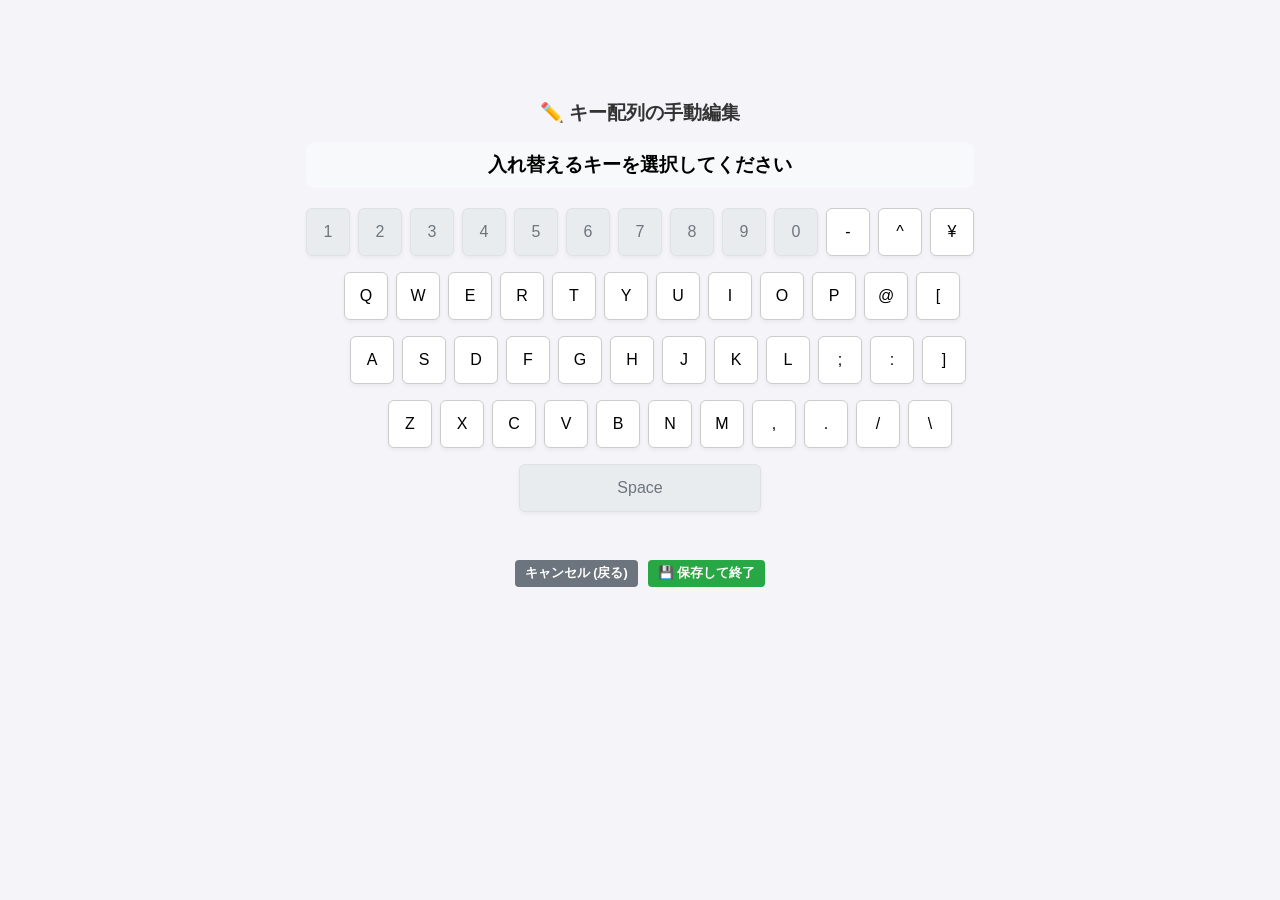
==== edit.html @ fd535595 "v0.8.0 寝たい気持ち一心で作ったのと、geminiの会話ログがたまりすぎてるのとでかなりバグに対する不安が大きいです。暇になった場合バグチェックをお願いしたいです。" ====
<!DOCTYPE html>
<html lang="ja">
<head>
  <meta charset="UTF-8">
  <title>キー配列の手動編集 - ARMSTRONG</title>
  <link rel="stylesheet" href="style.css">
  <style>
    /* 編集画面専用のスタイル */
    .edit-key {
      cursor: pointer;
      transition: background-color 0.2s;
    }
    .edit-key:hover:not(.space-key) {
      background-color: #e0e0e0;
    }
    /* 選択中のキー（緑） */
    .edit-key.selected {
      background-color: #4CAF50 !important;
      color: white;
      border-color: #388E3C;
    }
    /* 変更済みのキー（赤） */
    .edit-key.swapped {
      background-color: #f44336;
      color: white;
      border-color: #d32f2f;
    }
    /* スペースキーは入れ替え不可 */
    .edit-key.space-key {
      cursor: not-allowed;
    }
    .message-area {
      text-align: center;
      font-size: 1.2em;
      margin-bottom: 20px;
      font-weight: bold;
      padding: 10px;
      background-color: #f8f9fa;
      border-radius: 8px;
    }
  </style>
</head>
<body>
  <!-- 🟢 カード枠を廃止し幅を広く使ったラッパーに変更 -->
  <div style="max-width: 1200px; margin: 40px auto; padding: 20px;">
    <h2 style="text-align: center;">✏️ キー配列の手動編集</h2>
    
    <!-- 状態を表示するメッセージエリア -->
    <div id="message" class="message-area" style="max-width: 800px; margin: 0 auto 20px auto;">
      入れ替えるキーを選択してください
    </div>
    
    <!-- キーボード描画エリア -->
    <div id="keyboard-editor" style="display: flex; flex-direction: column; gap: 8px; align-items: center; margin-bottom: 30px;">
      <!-- JavaScriptで描画されます -->
    </div>

    <!-- アクションボタン -->
    <div style="display: flex; justify-content: center; gap: 10px;">
      <button id="cancelBtn" class="btn-small">キャンセル (戻る)</button>
      <button id="saveBtn" class="btn-success btn-small">💾 保存して終了</button>
    </div>
  </div>
  
  <script src="edit.js"></script>
</body>
</html>
---- style.css ----
body {
  font-family: sans-serif;
  display: flex;
  flex-direction: column;
  /* ↓ センター配置だと上に要素がはみ出すことがあるので flex-start に変更 */
  justify-content: flex-start; 
  align-items: center;
  
  /* ↓ height: 100vh; を削除して、以下を追加 */
  min-height: 100vh; 
  padding: 40px 0; /* 上下に余白を持たせる */
  box-sizing: border-box;

  margin: 0;
  background-color: #f4f4f9;
}

.card {
  background: #ffffff;
  padding: 30px;
  border-radius: 12px;
  box-shadow: 0 4px 15px rgba(0, 0, 0, 0.1);
  width: 300px;
  text-align: center;
}

/* ステップの表示制御 */
.step {
  display: none;
}
.step.active {
  display: block;
}

h2 {
  margin-top: 0;
  font-size: 1.2rem;
  color: #333;
}

p {
  font-size: 0.9rem;
  color: #666;
}

input, select {
  width: 100%;
  padding: 10px;
  margin-top: 10px;
  box-sizing: border-box;
  border: 1px solid #ccc;
  border-radius: 6px;
}

.buttons {
  margin-top: 25px;
  display: flex;
  justify-content: space-between;
}

button {
  padding: 10px 15px;
  border: none;
  border-radius: 6px;
  background-color: #007bff;
  color: white;
  cursor: pointer;
  font-weight: bold;
}

button:disabled {
  background-color: #cccccc;
  cursor: not-allowed;
}

button:hover:not(:disabled) {
  background-color: #0056b3;
}

/* 確認画面用の装飾 */
.saved-info {
  background-color: #f8f9fa;
  border-left: 4px solid #007bff;
  padding: 10px 15px;
  margin: 15px 0;
  text-align: left;
  border-radius: 4px;
}

.saved-info p {
  margin: 5px 0;
  color: #333;
}

/* ボタンのカラーバリエーション */
.btn-success {
  background-color: #28a745 !important;
}
.btn-success:hover {
  background-color: #218838 !important;
}

.btn-danger {
  background-color: #dc3545 !important;
}
.btn-danger:hover {
  background-color: #c82333 !important;
}

/* -- 既存の .card の部分を少し広げます -- */
.card {
  background: #ffffff;
  padding: 30px;
  border-radius: 12px;
  box-shadow: 0 4px 15px rgba(0, 0, 0, 0.1);
  width: 450px; /* ← 広げました */
  max-width: 95%;
  text-align: center;
}

/* -- 以下を末尾に追記 -- */
/* キーボードのスタイル */
.keyboard {
  display: flex;
  flex-direction: column;
  gap: 8px;
  margin: 20px 0;
  align-items: center;
}

.keyboard-row {
  display: flex;
  gap: 5px;
}

/* 実際のキーボードのように少しずつ右にずらす */
.keyboard-row:nth-child(2) { margin-left: 15px; }
.keyboard-row:nth-child(3) { margin-left: 30px; }

.key {
  width: 35px;
  height: 35px;
  border: 1px solid #ccc;
  border-radius: 4px;
  background-color: #fff;
  color: #333;
  font-size: 1rem;
  font-weight: bold;
  cursor: pointer;
  display: flex;
  justify-content: center;
  align-items: center;
  padding: 0;
  transition: all 0.2s;
}

/* 選択されたキーのスタイル */
.key.selected {
  background-color: #007bff;
  color: white;
  border-color: #0056b3;
  box-shadow: 0 0 5px rgba(0, 123, 255, 0.5);
}

.selected-keys-text {
  font-weight: bold;
  color: #007bff;
  min-height: 20px;
}

/* --- メイン画面 (main.html) 用の装飾 --- */
.main-card {
  width: 400px;
}

.file-upload-area {
  margin: 20px 0;
  padding: 20px;
  border: 2px dashed #007bff;
  border-radius: 8px;
  background-color: #f8fbff;
}

.file-upload-area input[type="file"] {
  width: 100%;
  border: none;
  background: transparent;
  padding: 0;
  cursor: pointer;
}

.current-settings {
  margin-top: 20px;
  padding: 15px;
  background: #f1f3f5;
  border-radius: 6px;
  text-align: left;
  font-size: 0.9rem;
}

.current-settings p {
  margin: 5px 0;
  color: #555;
}

.btn-small {
  padding: 5px 10px;
  font-size: 0.8rem;
  background-color: #6c757d;
  color: white;
  border: none;
  border-radius: 4px;
  cursor: pointer;
  margin-top: 10px;
}

.btn-small:hover {
  background-color: #5a6268;
}

/* スペースキー用のスタイル */
.space-row {
  justify-content: center;
  margin-left: 0 !important; /* ずらし解除 */
}

.key.space-key {
  width: 180px; /* 横長にする */
  font-size: 0.85rem;
}

/* --- ステップ3用のキースタイル --- */
.key.disabled-key {
  background-color: #f8f9fa !important;
  color: #ced4da !important;
  border-color: #e9ecef !important;
  cursor: not-allowed !important;
  box-shadow: none !important;
}

/* --- 指選択ボタン用のスタイル --- */
.finger-buttons {
  display: flex;
  flex-wrap: wrap;
  gap: 8px;
  justify-content: center;
  margin: 15px 0;
}

.finger-btn {
  background-color: #e9ecef;
  color: #555;
  padding: 8px 12px;
  border-radius: 20px;
  border: 2px solid transparent;
  font-size: 0.85rem;
}

/* 押して「使用しない」状態になったボタン */
.finger-btn.selected-finger {
  background-color: #dc3545; /* 赤色で無効化をアピール */
  color: white;
  border-color: #a71d2a;
}
.key.available-base-key {
  background-color: #e7f1ff;
  border-color: #007bff;
  color: #007bff;
}

/* 基準として選ばれたキーは緑色にする */
.key.selected-base {
  background-color: #28a745 !important;
  color: white !important;
  border-color: #218838 !important;
  box-shadow: 0 0 5px rgba(40, 167, 69, 0.5) !important;
}

/* --- ステップ5: マッピング修正用のスタイル --- */
#mapping-edit-container {
  display: flex;
  flex-direction: column;
  gap: 10px;
  margin-top: 15px;
}

.mapping-row {
  display: flex;
  justify-content: space-between;
  align-items: center;
  padding: 10px 15px;
  background-color: #fff;
  border: 1px solid #dee2e6;
  border-radius: 6px;
  box-shadow: 0 1px 3px rgba(0,0,0,0.05);
}

.mapping-key-label {
  font-weight: bold;
  font-size: 1.1em;
  color: #333;
}

.mapping-select {
  padding: 8px;
  border-radius: 4px;
  border: 1px solid #ced4da;
  font-size: 1rem;
  background-color: #f8f9fa;
  cursor: pointer;
}


/* --- スコア結果表示エリア --- */
.score-container {
  margin: 40px auto 60px;
  padding: 20px;
  max-width: 1000px;
  width: 95%; /* 画面幅が狭い場合にも対応 */
  background-color: #fff;
  border-top: 2px dashed #ccc;
  border-radius: 8px; /* 少し角丸に */
  box-shadow: 0 4px 15px rgba(0, 0, 0, 0.05); /* 軽い影をつける */
}

.score-header {
  display: flex;
  justify-content: space-between;
  align-items: center;
  margin-bottom: 10px;
}

.score-header h2 {
  margin: 0;
  color: #333;
}

.score-note {
  color: #666;
  margin-bottom: 15px;
}

/* テーブルを横スクロール可能にするコンテナ */
.table-responsive {
  overflow-x: auto;
  width: 100%;
}

#score-table {
  width: 100%;
  border-collapse: collapse;
  text-align: left;
  font-size: 0.95em;
  min-width: 600px; /* テーブルが潰れすぎないように */
}

#score-table th, 
#score-table td {
  padding: 10px 12px;
  border-bottom: 1px solid #eee;
}

#score-table th {
  background-color: #f8f9fa;
  border-bottom: 2px solid #dee2e6;
  white-space: nowrap; /* ヘッダーは改行しない */
}

/* 結果提案ページのカードサイズ拡張 */
.result-card {
  width: 700px;
  max-width: 95%;
  margin: 30px auto;
}

#suggestion-table {
  width: 100%;
  border-collapse: collapse;
  text-align: left;
  font-size: 0.9em;
}

#suggestion-table th, 
#suggestion-table td {
  padding: 10px;
  border-bottom: 1px solid #eee;
}

#suggestion-table th {
  background-color: #f8f9fa;
  border-bottom: 2px solid #dee2e6;
}

.btn-primary {
  background-color: #007bff !important;
}
.btn-primary:hover {
  background-color: #0056b3 !important;
}

/* --- キー配置プレビュー用のスタイル --- */
.preview-wrapper {
  width: 100%;
  max-width: 1100px;
  margin: 20px auto;
  padding: 10px;
}

.preview-container {
  margin: 15px 0;
  padding: 20px;
  background-color: #ffffff;
  border-radius: 8px;
  border: 1px solid #dee2e6;
  box-shadow: 0 2px 8px rgba(0, 0, 0, 0.05);
  overflow-x: auto; /* 万が一狭い画面でもスクロール可能に */
}

.preview-keyboard {
  display: flex;
  flex-direction: column;
  gap: 8px;
  align-items: center;
  margin: 10px 0;
  min-width: 750px; /* 見切れないよう十分な横幅を確保 */
}

.preview-row {
  display: flex;
  gap: 6px;
}

/* 物理キーボード風のずらし */
.preview-row:nth-child(2) { margin-left: 20px; }
.preview-row:nth-child(3) { margin-left: 40px; }
.preview-row:nth-child(4) { margin-left: 60px; }

.preview-key {
  min-width: 42px;
  height: 48px;
  padding: 4px;
  border: 1px solid #ccc;
  border-radius: 6px;
  background-color: #fff;
  color: #333;
  display: flex;
  flex-direction: column;
  justify-content: center;
  align-items: center;
  font-size: 0.85rem;
  box-shadow: 0 2px 4px rgba(0,0,0,0.05);
  box-sizing: border-box;
}

.preview-key.space-key {
  width: 240px;
}

/* 🟢 一律「入れ替えられたキー」のハイライト */
.preview-key.swapped-key {
  background-color: #e2f0ff;
  border-color: #007bff;
  color: #004085;
  font-weight: bold;
}

.preview-key .original-label {
  font-size: 0.65rem;
  color: #666;
  margin-top: 2px;
}

.preview-legend {
  display: flex;
  justify-content: center;
  align-items: center;
  gap: 8px;
  font-size: 0.85rem;
  margin-top: 15px;
}

.legend-box {
  width: 16px;
  height: 16px;
  border-radius: 3px;
  background: #e2f0ff;
  border: 1px solid #007bff;
}
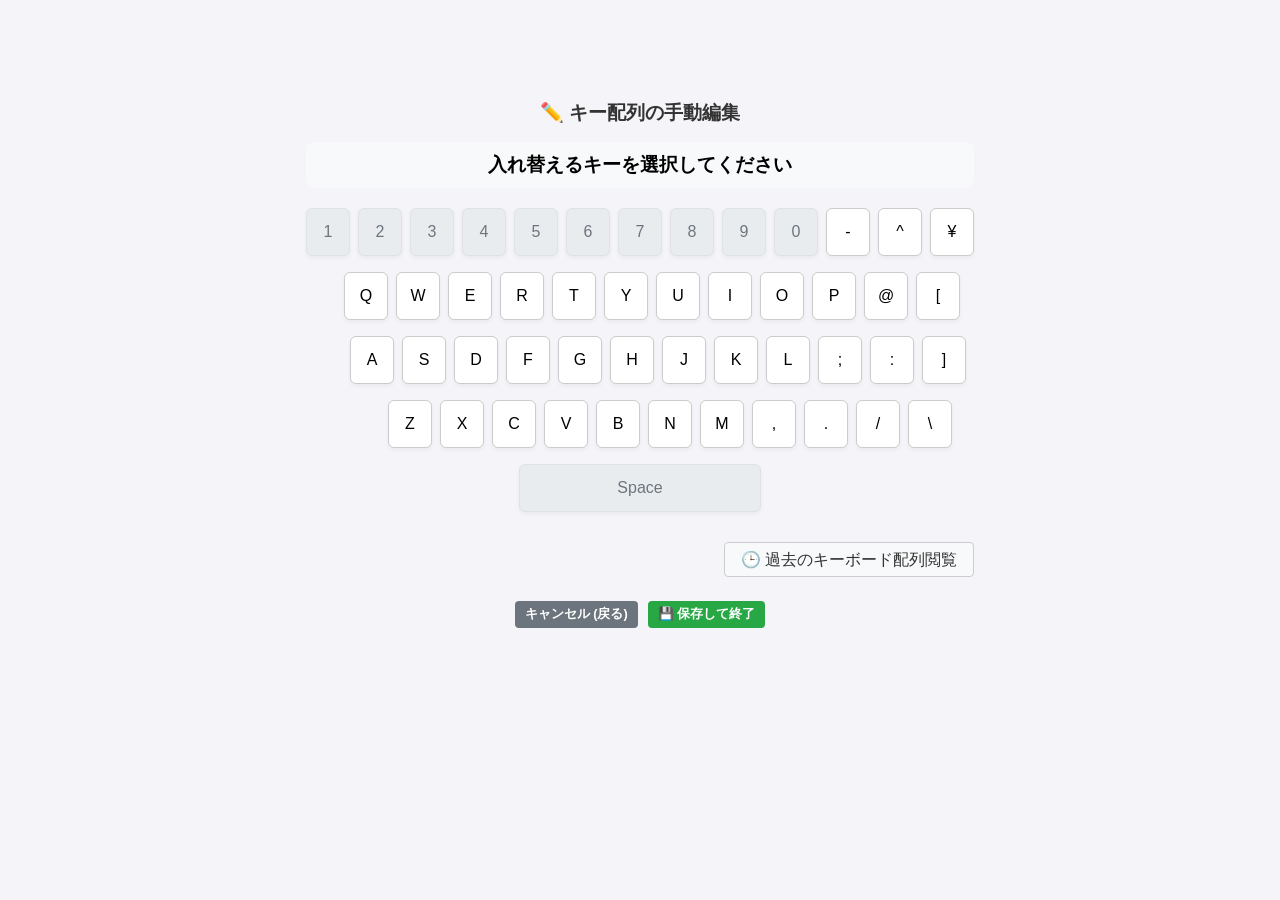
==== commit 23fe7520: "v0.8.3 バグ修正がメインです。" ====
--- a/edit.html
+++ b/edit.html
@@ -55,6 +55,12 @@
       <!-- JavaScriptで描画されます -->
     </div>
 
+    <div style="text-align: right; margin-top: 15px; margin-bottom: 20px;">
+      <a href="history.html" class="btn btn-outline-secondary" style="text-decoration: none; padding: 8px 16px; background-color: #f8f9fa; border: 1px solid #ccc; border-radius: 4px; color: #333;">
+        🕒 過去のキーボード配列閲覧
+      </a>
+    </div>    
+
     <!-- アクションボタン -->
     <div style="display: flex; justify-content: center; gap: 10px;">
       <button id="cancelBtn" class="btn-small">キャンセル (戻る)</button>
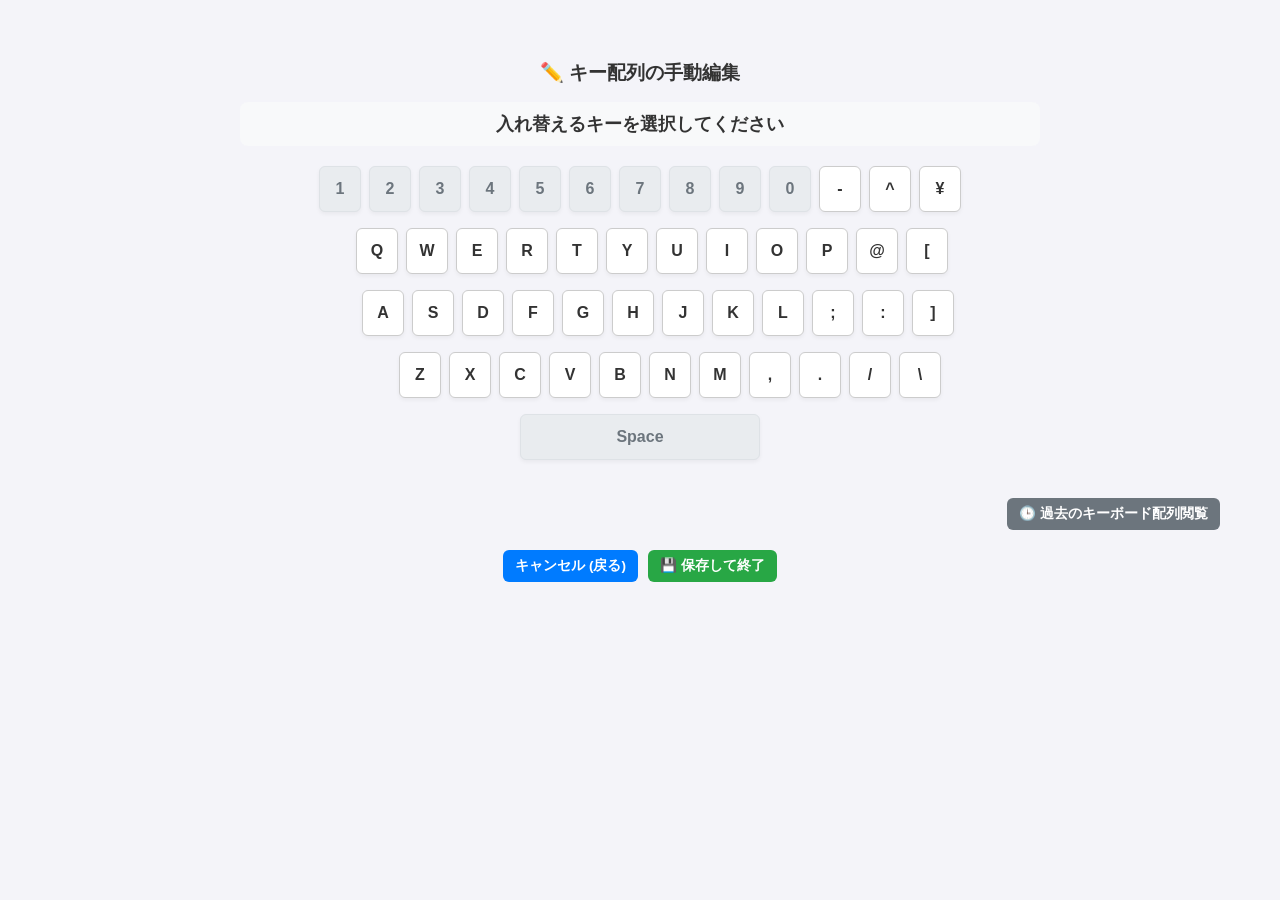
==== commit 3fc17329: "v0.8.5 実験の際に見せられるようにデザインを改善、バグの修正などを行いました。新たなバグやミスが表れている場合があります。バグを発見したら教えてください。" ====
--- a/edit.html
+++ b/edit.html
@@ -1,73 +1,39 @@
-<!DOCTYPE html>
-<html lang="ja">
-<head>
-  <meta charset="UTF-8">
-  <title>キー配列の手動編集 - ARMSTRONG</title>
-  <link rel="stylesheet" href="style.css">
-  <style>
-    /* 編集画面専用のスタイル */
-    .edit-key {
-      cursor: pointer;
-      transition: background-color 0.2s;
-    }
-    .edit-key:hover:not(.space-key) {
-      background-color: #e0e0e0;
-    }
-    /* 選択中のキー（緑） */
-    .edit-key.selected {
-      background-color: #4CAF50 !important;
-      color: white;
-      border-color: #388E3C;
-    }
-    /* 変更済みのキー（赤） */
-    .edit-key.swapped {
-      background-color: #f44336;
-      color: white;
-      border-color: #d32f2f;
-    }
-    /* スペースキーは入れ替え不可 */
-    .edit-key.space-key {
-      cursor: not-allowed;
-    }
-    .message-area {
-      text-align: center;
-      font-size: 1.2em;
-      margin-bottom: 20px;
-      font-weight: bold;
-      padding: 10px;
-      background-color: #f8f9fa;
-      border-radius: 8px;
-    }
-  </style>
-</head>
-<body>
-  <!-- 🟢 カード枠を廃止し幅を広く使ったラッパーに変更 -->
-  <div style="max-width: 1200px; margin: 40px auto; padding: 20px;">
-    <h2 style="text-align: center;">✏️ キー配列の手動編集</h2>
-    
-    <!-- 状態を表示するメッセージエリア -->
-    <div id="message" class="message-area" style="max-width: 800px; margin: 0 auto 20px auto;">
-      入れ替えるキーを選択してください
-    </div>
-    
-    <!-- キーボード描画エリア -->
-    <div id="keyboard-editor" style="display: flex; flex-direction: column; gap: 8px; align-items: center; margin-bottom: 30px;">
-      <!-- JavaScriptで描画されます -->
-    </div>
-
-    <div style="text-align: right; margin-top: 15px; margin-bottom: 20px;">
-      <a href="history.html" class="btn btn-outline-secondary" style="text-decoration: none; padding: 8px 16px; background-color: #f8f9fa; border: 1px solid #ccc; border-radius: 4px; color: #333;">
-        🕒 過去のキーボード配列閲覧
-      </a>
-    </div>    
-
-    <!-- アクションボタン -->
-    <div style="display: flex; justify-content: center; gap: 10px;">
-      <button id="cancelBtn" class="btn-small">キャンセル (戻る)</button>
-      <button id="saveBtn" class="btn-success btn-small">💾 保存して終了</button>
-    </div>
-  </div>
-  
-  <script src="edit.js"></script>
-</body>
+<!DOCTYPE html>
+<html lang="ja">
+<head>
+  <meta charset="UTF-8">
+  <meta name="viewport" content="width=device-width, initial-scale=1.0">
+  <title>キー配列の手動編集 - ARMSTRONG</title>
+  <link rel="stylesheet" href="style.css">
+</head>
+<body>
+  <main class="edit-page">
+    <h2 style="text-align: center;">✏️ キー配列の手動編集</h2>
+    
+    <!-- 状態を表示するメッセージエリア -->
+    <div id="message" class="message-area">
+      入れ替えるキーを選択してください
+    </div>
+    
+    <!-- キーボード描画エリア -->
+    <div id="keyboard-editor" style="display: flex; flex-direction: column; gap: 8px; align-items: center; margin-bottom: 30px;">
+      <!-- JavaScriptで描画されます -->
+    </div>
+
+    <div style="text-align: right; margin-top: 15px; margin-bottom: 20px;">
+      <a href="history.html" class="btn-secondary btn-small" style="text-decoration: none; display: inline-block;">
+        🕒 過去のキーボード配列閲覧
+      </a>
+    </div>    
+
+    <!-- アクションボタン -->
+    <div style="display: flex; justify-content: center; gap: 10px;">
+      <button id="cancelBtn" class="btn-small">キャンセル (戻る)</button>
+      <button id="saveBtn" class="btn-success btn-small">💾 保存して終了</button>
+    </div>
+  </main>
+  
+  <script src="common.js"></script>
+  <script src="edit.js"></script>
+</body>
 </html>
--- a/style.css
+++ b/style.css
@@ -1,488 +1,708 @@
-body {
-  font-family: sans-serif;
-  display: flex;
-  flex-direction: column;
-  /* ↓ センター配置だと上に要素がはみ出すことがあるので flex-start に変更 */
-  justify-content: flex-start; 
-  align-items: center;
-  
-  /* ↓ height: 100vh; を削除して、以下を追加 */
-  min-height: 100vh; 
-  padding: 40px 0; /* 上下に余白を持たせる */
-  box-sizing: border-box;
-
-  margin: 0;
-  background-color: #f4f4f9;
-}
-
-.card {
-  background: #ffffff;
-  padding: 30px;
-  border-radius: 12px;
-  box-shadow: 0 4px 15px rgba(0, 0, 0, 0.1);
-  width: 300px;
-  text-align: center;
-}
-
-/* ステップの表示制御 */
-.step {
-  display: none;
-}
-.step.active {
-  display: block;
-}
-
-h2 {
-  margin-top: 0;
-  font-size: 1.2rem;
-  color: #333;
-}
-
-p {
-  font-size: 0.9rem;
-  color: #666;
-}
-
-input, select {
-  width: 100%;
-  padding: 10px;
-  margin-top: 10px;
-  box-sizing: border-box;
-  border: 1px solid #ccc;
-  border-radius: 6px;
-}
-
-.buttons {
-  margin-top: 25px;
-  display: flex;
-  justify-content: space-between;
-}
-
-button {
-  padding: 10px 15px;
-  border: none;
-  border-radius: 6px;
-  background-color: #007bff;
-  color: white;
-  cursor: pointer;
-  font-weight: bold;
-}
-
-button:disabled {
-  background-color: #cccccc;
-  cursor: not-allowed;
-}
-
-button:hover:not(:disabled) {
-  background-color: #0056b3;
-}
-
-/* 確認画面用の装飾 */
-.saved-info {
-  background-color: #f8f9fa;
-  border-left: 4px solid #007bff;
-  padding: 10px 15px;
-  margin: 15px 0;
-  text-align: left;
-  border-radius: 4px;
-}
-
-.saved-info p {
-  margin: 5px 0;
-  color: #333;
-}
-
-/* ボタンのカラーバリエーション */
-.btn-success {
-  background-color: #28a745 !important;
-}
-.btn-success:hover {
-  background-color: #218838 !important;
-}
-
-.btn-danger {
-  background-color: #dc3545 !important;
-}
-.btn-danger:hover {
-  background-color: #c82333 !important;
-}
-
-/* -- 既存の .card の部分を少し広げます -- */
-.card {
-  background: #ffffff;
-  padding: 30px;
-  border-radius: 12px;
-  box-shadow: 0 4px 15px rgba(0, 0, 0, 0.1);
-  width: 450px; /* ← 広げました */
-  max-width: 95%;
-  text-align: center;
-}
-
-/* -- 以下を末尾に追記 -- */
-/* キーボードのスタイル */
-.keyboard {
-  display: flex;
-  flex-direction: column;
-  gap: 8px;
-  margin: 20px 0;
-  align-items: center;
-}
-
-.keyboard-row {
-  display: flex;
-  gap: 5px;
-}
-
-/* 実際のキーボードのように少しずつ右にずらす */
-.keyboard-row:nth-child(2) { margin-left: 15px; }
-.keyboard-row:nth-child(3) { margin-left: 30px; }
-
-.key {
-  width: 35px;
-  height: 35px;
-  border: 1px solid #ccc;
-  border-radius: 4px;
-  background-color: #fff;
-  color: #333;
-  font-size: 1rem;
-  font-weight: bold;
-  cursor: pointer;
-  display: flex;
-  justify-content: center;
-  align-items: center;
-  padding: 0;
-  transition: all 0.2s;
-}
-
-/* 選択されたキーのスタイル */
-.key.selected {
-  background-color: #007bff;
-  color: white;
-  border-color: #0056b3;
-  box-shadow: 0 0 5px rgba(0, 123, 255, 0.5);
-}
-
-.selected-keys-text {
-  font-weight: bold;
-  color: #007bff;
-  min-height: 20px;
-}
-
-/* --- メイン画面 (main.html) 用の装飾 --- */
-.main-card {
-  width: 400px;
-}
-
-.file-upload-area {
-  margin: 20px 0;
-  padding: 20px;
-  border: 2px dashed #007bff;
-  border-radius: 8px;
-  background-color: #f8fbff;
-}
-
-.file-upload-area input[type="file"] {
-  width: 100%;
-  border: none;
-  background: transparent;
-  padding: 0;
-  cursor: pointer;
-}
-
-.current-settings {
-  margin-top: 20px;
-  padding: 15px;
-  background: #f1f3f5;
-  border-radius: 6px;
-  text-align: left;
-  font-size: 0.9rem;
-}
-
-.current-settings p {
-  margin: 5px 0;
-  color: #555;
-}
-
-.btn-small {
-  padding: 5px 10px;
-  font-size: 0.8rem;
-  background-color: #6c757d;
-  color: white;
-  border: none;
-  border-radius: 4px;
-  cursor: pointer;
-  margin-top: 10px;
-}
-
-.btn-small:hover {
-  background-color: #5a6268;
-}
-
-/* スペースキー用のスタイル */
-.space-row {
-  justify-content: center;
-  margin-left: 0 !important; /* ずらし解除 */
-}
-
-.key.space-key {
-  width: 180px; /* 横長にする */
-  font-size: 0.85rem;
-}
-
-/* --- ステップ3用のキースタイル --- */
-.key.disabled-key {
-  background-color: #f8f9fa !important;
-  color: #ced4da !important;
-  border-color: #e9ecef !important;
-  cursor: not-allowed !important;
-  box-shadow: none !important;
-}
-
-/* --- 指選択ボタン用のスタイル --- */
-.finger-buttons {
-  display: flex;
-  flex-wrap: wrap;
-  gap: 8px;
-  justify-content: center;
-  margin: 15px 0;
-}
-
-.finger-btn {
-  background-color: #e9ecef;
-  color: #555;
-  padding: 8px 12px;
-  border-radius: 20px;
-  border: 2px solid transparent;
-  font-size: 0.85rem;
-}
-
-/* 押して「使用しない」状態になったボタン */
-.finger-btn.selected-finger {
-  background-color: #dc3545; /* 赤色で無効化をアピール */
-  color: white;
-  border-color: #a71d2a;
-}
-.key.available-base-key {
-  background-color: #e7f1ff;
-  border-color: #007bff;
-  color: #007bff;
-}
-
-/* 基準として選ばれたキーは緑色にする */
-.key.selected-base {
-  background-color: #28a745 !important;
-  color: white !important;
-  border-color: #218838 !important;
-  box-shadow: 0 0 5px rgba(40, 167, 69, 0.5) !important;
-}
-
-/* --- ステップ5: マッピング修正用のスタイル --- */
-#mapping-edit-container {
-  display: flex;
-  flex-direction: column;
-  gap: 10px;
-  margin-top: 15px;
-}
-
-.mapping-row {
-  display: flex;
-  justify-content: space-between;
-  align-items: center;
-  padding: 10px 15px;
-  background-color: #fff;
-  border: 1px solid #dee2e6;
-  border-radius: 6px;
-  box-shadow: 0 1px 3px rgba(0,0,0,0.05);
-}
-
-.mapping-key-label {
-  font-weight: bold;
-  font-size: 1.1em;
-  color: #333;
-}
-
-.mapping-select {
-  padding: 8px;
-  border-radius: 4px;
-  border: 1px solid #ced4da;
-  font-size: 1rem;
-  background-color: #f8f9fa;
-  cursor: pointer;
-}
-
-
-/* --- スコア結果表示エリア --- */
-.score-container {
-  margin: 40px auto 60px;
-  padding: 20px;
-  max-width: 1000px;
-  width: 95%; /* 画面幅が狭い場合にも対応 */
-  background-color: #fff;
-  border-top: 2px dashed #ccc;
-  border-radius: 8px; /* 少し角丸に */
-  box-shadow: 0 4px 15px rgba(0, 0, 0, 0.05); /* 軽い影をつける */
-}
-
-.score-header {
-  display: flex;
-  justify-content: space-between;
-  align-items: center;
-  margin-bottom: 10px;
-}
-
-.score-header h2 {
-  margin: 0;
-  color: #333;
-}
-
-.score-note {
-  color: #666;
-  margin-bottom: 15px;
-}
-
-/* テーブルを横スクロール可能にするコンテナ */
-.table-responsive {
-  overflow-x: auto;
-  width: 100%;
-}
-
-#score-table {
-  width: 100%;
-  border-collapse: collapse;
-  text-align: left;
-  font-size: 0.95em;
-  min-width: 600px; /* テーブルが潰れすぎないように */
-}
-
-#score-table th, 
-#score-table td {
-  padding: 10px 12px;
-  border-bottom: 1px solid #eee;
-}
-
-#score-table th {
-  background-color: #f8f9fa;
-  border-bottom: 2px solid #dee2e6;
-  white-space: nowrap; /* ヘッダーは改行しない */
-}
-
-/* 結果提案ページのカードサイズ拡張 */
-.result-card {
-  width: 700px;
-  max-width: 95%;
-  margin: 30px auto;
-}
-
-#suggestion-table {
-  width: 100%;
-  border-collapse: collapse;
-  text-align: left;
-  font-size: 0.9em;
-}
-
-#suggestion-table th, 
-#suggestion-table td {
-  padding: 10px;
-  border-bottom: 1px solid #eee;
-}
-
-#suggestion-table th {
-  background-color: #f8f9fa;
-  border-bottom: 2px solid #dee2e6;
-}
-
-.btn-primary {
-  background-color: #007bff !important;
-}
-.btn-primary:hover {
-  background-color: #0056b3 !important;
-}
-
-/* --- キー配置プレビュー用のスタイル --- */
-.preview-wrapper {
-  width: 100%;
-  max-width: 1100px;
-  margin: 20px auto;
-  padding: 10px;
-}
-
-.preview-container {
-  margin: 15px 0;
-  padding: 20px;
-  background-color: #ffffff;
-  border-radius: 8px;
-  border: 1px solid #dee2e6;
-  box-shadow: 0 2px 8px rgba(0, 0, 0, 0.05);
-  overflow-x: auto; /* 万が一狭い画面でもスクロール可能に */
-}
-
-.preview-keyboard {
-  display: flex;
-  flex-direction: column;
-  gap: 8px;
-  align-items: center;
-  margin: 10px 0;
-  min-width: 750px; /* 見切れないよう十分な横幅を確保 */
-}
-
-.preview-row {
-  display: flex;
-  gap: 6px;
-}
-
-/* 物理キーボード風のずらし */
-.preview-row:nth-child(2) { margin-left: 20px; }
-.preview-row:nth-child(3) { margin-left: 40px; }
-.preview-row:nth-child(4) { margin-left: 60px; }
-
-.preview-key {
-  min-width: 42px;
-  height: 48px;
-  padding: 4px;
-  border: 1px solid #ccc;
-  border-radius: 6px;
-  background-color: #fff;
-  color: #333;
-  display: flex;
-  flex-direction: column;
-  justify-content: center;
-  align-items: center;
-  font-size: 0.85rem;
-  box-shadow: 0 2px 4px rgba(0,0,0,0.05);
-  box-sizing: border-box;
-}
-
-.preview-key.space-key {
-  width: 240px;
-}
-
-/* 🟢 一律「入れ替えられたキー」のハイライト */
-.preview-key.swapped-key {
-  background-color: #e2f0ff;
-  border-color: #007bff;
-  color: #004085;
-  font-weight: bold;
-}
-
-.preview-key .original-label {
-  font-size: 0.65rem;
-  color: #666;
-  margin-top: 2px;
-}
-
-.preview-legend {
-  display: flex;
-  justify-content: center;
-  align-items: center;
-  gap: 8px;
-  font-size: 0.85rem;
-  margin-top: 15px;
-}
-
-.legend-box {
-  width: 16px;
-  height: 16px;
-  border-radius: 3px;
-  background: #e2f0ff;
-  border: 1px solid #007bff;
-}+* {
+  box-sizing: border-box;
+}
+
+:root {
+  --bg: #f4f4f9;
+  --surface: #ffffff;
+  --text: #333;
+  --muted: #666;
+  --primary: #007bff;
+  --success: #28a745;
+  --danger: #dc3545;
+  --border: #dee2e6;
+  --key-size: 35px;
+  --preview-key-width: 42px;
+  --preview-key-height: 48px;
+}
+
+body {
+  margin: 0;
+  min-height: 100vh;
+  padding: 40px 16px;
+  font-family: sans-serif;
+  background: var(--bg);
+  color: var(--text);
+}
+
+button,
+input,
+select {
+  font: inherit;
+}
+
+button {
+  padding: 10px 15px;
+  border: 0;
+  border-radius: 6px;
+  background: var(--primary);
+  color: #fff;
+  cursor: pointer;
+  font-weight: 700;
+}
+
+button:hover:not(:disabled) {
+  filter: brightness(0.92);
+}
+
+button:disabled {
+  background: #ccc;
+  cursor: not-allowed;
+}
+
+input,
+select {
+  width: 100%;
+  padding: 10px;
+  margin-top: 10px;
+  border: 1px solid #ccc;
+  border-radius: 6px;
+}
+
+select.mapping-select {
+  width: auto;
+  min-width: 150px;
+  margin-top: 0;
+}
+
+.card {
+  width: 450px;
+  max-width: 100%;
+  margin: 0 auto;
+  padding: 30px;
+  background: var(--surface);
+  border-radius: 12px;
+  box-shadow: 0 4px 15px rgba(0, 0, 0, 0.1);
+  text-align: center;
+}
+
+.main-card {
+  width: 700px;
+}
+
+.result-card {
+  width: 900px;
+  max-width: 100%;
+  margin: 30px auto;
+}
+
+h1,
+h2 {
+  margin-top: 0;
+  color: var(--text);
+}
+
+h2 {
+  font-size: 1.2rem;
+}
+
+p {
+  font-size: 0.9rem;
+  color: var(--muted);
+}
+
+.privacy-note {
+  margin: 16px 0 0;
+  padding: 10px 12px;
+  border-radius: 6px;
+  background: #f8f9fa;
+  font-size: 0.85rem;
+}
+
+.step {
+  display: none;
+}
+
+.step.active {
+  display: block;
+}
+
+.buttons {
+  margin-top: 25px;
+  display: flex;
+  justify-content: space-between;
+  gap: 10px;
+}
+
+.btn-success {
+  background: var(--success);
+}
+
+.btn-danger {
+  background: var(--danger);
+}
+
+.btn-primary {
+  background: var(--primary);
+}
+
+.btn-secondary {
+  background: #6c757d;
+}
+
+.btn-small {
+  padding: 7px 12px;
+  font-size: 0.85rem;
+}
+
+/* <a> をボタンとして使っている箇所も、button と同じ見た目にする */
+a.btn-success,
+a.btn-danger,
+a.btn-primary,
+a.btn-secondary {
+  display: inline-block;
+  color: #fff;
+  text-decoration: none;
+  border: 0;
+  border-radius: 6px;
+  font-weight: 700;
+}
+
+.saved-info {
+  margin: 15px 0;
+  padding: 10px 15px;
+  border-left: 4px solid var(--primary);
+  border-radius: 4px;
+  background: #f8f9fa;
+  text-align: left;
+}
+
+.saved-info p {
+  margin: 5px 0;
+  color: var(--text);
+}
+
+.keyboard {
+  display: flex;
+  flex-direction: column;
+  gap: 8px;
+  margin: 20px 0;
+  align-items: center;
+}
+
+.keyboard-row {
+  display: flex;
+  gap: 5px;
+}
+
+.keyboard-row:nth-child(2) {
+  margin-left: 15px;
+}
+
+.keyboard-row:nth-child(3) {
+  margin-left: 30px;
+}
+
+.key {
+  width: var(--key-size);
+  height: var(--key-size);
+  padding: 0;
+  border: 1px solid #ccc;
+  border-radius: 4px;
+  background: #fff;
+  color: #333;
+  display: flex;
+  align-items: center;
+  justify-content: center;
+  font-weight: 700;
+}
+
+.key.selected {
+  background: var(--primary);
+  color: #fff;
+  border-color: #0056b3;
+  box-shadow: 0 0 5px rgba(0, 123, 255, 0.3);
+}
+
+.key.disabled-key {
+  background: #f8f9fa;
+  color: #ced4da;
+  border-color: #e9ecef;
+  cursor: not-allowed;
+  box-shadow: none;
+}
+
+.key.available-base-key {
+  background: #e7f1ff;
+  border-color: var(--primary);
+  color: var(--primary);
+}
+
+.key.selected-base {
+  background: var(--success);
+  color: #fff;
+  border-color: #218838;
+  box-shadow: 0 0 5px rgba(40, 167, 69, 0.35);
+}
+
+.space-row {
+  justify-content: center;
+  margin-left: 0 !important;
+}
+
+.key.space-key {
+  width: 180px;
+  font-size: 0.85rem;
+}
+
+.selected-keys-text {
+  min-height: 20px;
+  font-weight: 700;
+  color: var(--primary);
+}
+
+.finger-buttons {
+  display: flex;
+  flex-wrap: wrap;
+  justify-content: center;
+  gap: 8px;
+  margin: 15px 0;
+}
+
+.finger-btn {
+  padding: 8px 12px;
+  border: 2px solid transparent;
+  border-radius: 20px;
+  background: #e9ecef;
+  color: #555;
+  font-size: 0.85rem;
+}
+
+.finger-btn.selected-finger {
+  background: var(--danger);
+  color: #fff;
+  border-color: #a71d2a;
+}
+
+#mapping-edit-container {
+  display: flex;
+  flex-direction: column;
+  gap: 10px;
+  margin-top: 15px;
+}
+
+.mapping-row {
+  display: flex;
+  align-items: center;
+  justify-content: space-between;
+  gap: 12px;
+  padding: 10px 15px;
+  border: 1px solid var(--border);
+  border-radius: 6px;
+  background: #fff;
+}
+
+.mapping-key-label {
+  font-weight: 700;
+}
+
+.mapping-select.duplicate-finger {
+  color: var(--danger);
+  border-color: var(--danger);
+  font-weight: 700;
+}
+
+.file-upload-area {
+  margin: 20px 0;
+  padding: 20px;
+  border: 2px dashed var(--primary);
+  border-radius: 8px;
+  background: #f8fbff;
+}
+
+.file-upload-area input[type="file"] {
+  margin: 0;
+  padding: 0;
+  border: 0;
+  background: transparent;
+}
+
+.current-settings {
+  margin-top: 20px;
+  padding: 15px;
+  border-radius: 6px;
+  background: #f1f3f5;
+  text-align: left;
+  font-size: 0.9rem;
+}
+
+.current-settings p {
+  margin: 5px 0;
+  color: #555;
+}
+
+.main-nav {
+  display: flex;
+  flex-wrap: wrap;
+  justify-content: center;
+  gap: 16px;
+  width: min(800px, 100%);
+  margin: 10px auto 20px;
+}
+
+.analysis-status {
+  margin-left: 10px;
+  color: var(--success);
+  font-weight: 700;
+  font-size: 0.9rem;
+}
+
+.score-container {
+  width: min(1000px, 100%);
+  margin: 40px auto 60px;
+  padding: 20px;
+  background: #fff;
+  border-top: 2px dashed #ccc;
+  border-radius: 8px;
+  box-shadow: 0 4px 15px rgba(0, 0, 0, 0.05);
+}
+
+.score-header {
+  display: flex;
+  align-items: center;
+  justify-content: space-between;
+  gap: 12px;
+  margin-bottom: 10px;
+}
+
+.score-header h2 {
+  margin: 0;
+}
+
+.table-responsive {
+  width: 100%;
+  overflow-x: auto;
+}
+
+.data-table {
+  width: 100%;
+  min-width: 650px;
+  border-collapse: collapse;
+  text-align: left;
+}
+
+.data-table th,
+.data-table td {
+  padding: 10px 12px;
+  border-bottom: 1px solid #eee;
+}
+
+.data-table th {
+  background: #f8f9fa;
+  border-bottom: 2px solid var(--border);
+  white-space: nowrap;
+}
+
+.edit-page {
+  width: min(1200px, 100%);
+  margin: 0 auto;
+  padding: 20px;
+}
+
+.edit-keyboard-row {
+  display: flex;
+  gap: 8px;
+  margin-bottom: 8px;
+  justify-content: center;
+}
+
+.edit-key {
+  width: 42px;
+  height: 46px;
+  padding: 0;
+  border: 1px solid #ccc;
+  border-radius: 6px;
+  background: #fff;
+  color: #333;
+  box-shadow: 0 2px 4px rgba(0, 0, 0, 0.05);
+  display: flex;
+  align-items: center;
+  justify-content: center;
+  font-weight: 700;
+  cursor: pointer;
+  transition: background-color 0.15s;
+}
+
+.edit-key:hover:not(.disabled-key):not(.selected):not(.swapped) {
+  background: #e0e0e0;
+}
+
+.edit-key.selected {
+  background: #4caf50;
+  color: #fff;
+  border-color: #388e3c;
+}
+
+.edit-key.swapped {
+  background: #f44336;
+  color: #fff;
+  border-color: #d32f2f;
+}
+
+.edit-key.disabled-key {
+  background: #e9ecef;
+  color: #6c757d;
+  border-color: #dee2e6;
+  cursor: not-allowed;
+}
+
+.message-area {
+  width: min(800px, 100%);
+  margin: 0 auto 20px;
+  padding: 10px;
+  border-radius: 8px;
+  background: #f8f9fa;
+  text-align: center;
+  font-size: 1.1rem;
+  font-weight: 700;
+}
+
+.message-area.is-active {
+  color: #388e3c;
+}
+
+.history-page {
+  width: min(1200px, 100%);
+  margin: 0 auto;
+}
+
+.history-card {
+  max-height: 260px;
+  margin-bottom: 30px;
+  padding: 20px;
+  overflow-y: auto;
+  border: 1px solid #ddd;
+  border-radius: 8px;
+  background: #fff;
+  box-shadow: 0 2px 6px rgba(0, 0, 0, 0.05);
+}
+
+.history-list {
+  display: flex;
+  flex-direction: column;
+  gap: 10px;
+}
+
+.history-item {
+  padding: 12px 18px;
+  border: 1px solid #eee;
+  border-radius: 6px;
+  background: #fafafa;
+  cursor: pointer;
+  transition: background-color 0.15s;
+}
+
+.history-item:hover {
+  background: #e9ecef;
+}
+
+.history-item.selected {
+  border-left: 6px solid #4caf50;
+  background: #e8f5e9;
+  font-weight: 700;
+}
+
+.preview-area {
+  display: none;
+  margin-bottom: 30px;
+  padding: 30px;
+  border: 1px solid #eee;
+  border-radius: 8px;
+  background: #fff;
+  box-shadow: 0 2px 6px rgba(0, 0, 0, 0.05);
+}
+
+.history-preview-container {
+  display: flex;
+  gap: 24px;
+}
+
+.preview-box {
+  flex: 1;
+  min-width: 0;
+  padding: 20px;
+  border: 1px solid #ddd;
+  border-radius: 6px;
+  background: #f9f9f9;
+  overflow-x: auto;
+}
+
+.history-keyboard-row {
+  display: flex;
+  justify-content: center;
+  gap: 8px;
+  margin-bottom: 8px;
+}
+
+.history-key {
+  width: 46px;
+  height: 50px;
+  flex: 0 0 auto;
+  border: 1px solid #ccc;
+  border-radius: 4px;
+  background: #fff;
+  display: flex;
+  align-items: center;
+  justify-content: center;
+}
+
+.history-key.space-key {
+  width: 280px;
+}
+
+.history-key.swapped-key {
+  background: #ffeb3b;
+  border-color: #fbc02d;
+  font-weight: 700;
+}
+
+.preview-container {
+  width: min(1100px, 100%);
+  margin: 15px auto;
+  padding: 20px;
+  overflow-x: auto;
+  border: 1px solid var(--border);
+  border-radius: 8px;
+  background: #fff;
+}
+
+.preview-keyboard {
+  min-width: 750px;
+  display: flex;
+  flex-direction: column;
+  gap: 8px;
+  align-items: center;
+}
+
+/* history.js が描画するキーボードを、各プレビュー内で中央揃えにする */
+#keyboard-preview,
+#current-keyboard-preview {
+  width: 100%;
+  display: flex;
+  flex-direction: column;
+  align-items: center;
+  gap: 8px;
+}
+
+#keyboard-preview .keyboard-row,
+#current-keyboard-preview .keyboard-row {
+  width: max-content;
+  margin-left: 0 !important;
+  justify-content: center;
+}
+
+.preview-row {
+  display: flex;
+  gap: 6px;
+}
+
+.preview-row:nth-child(2) {
+  margin-left: 20px;
+}
+
+.preview-row:nth-child(3) {
+  margin-left: 40px;
+}
+
+.preview-row:nth-child(4) {
+  margin-left: 60px;
+}
+
+.preview-key {
+  width: var(--preview-key-width);
+  min-width: var(--preview-key-width);
+  height: var(--preview-key-height);
+  padding: 4px;
+  border: 1px solid #ccc;
+  border-radius: 6px;
+  background: #fff;
+  display: flex;
+  flex-direction: column;
+  align-items: center;
+  justify-content: center;
+  font-size: 0.85rem;
+  box-shadow: 0 2px 4px rgba(0, 0, 0, 0.05);
+}
+
+.preview-key.space-key {
+  width: 240px;
+}
+
+.preview-key.swapped-key {
+  background: #e2f0ff;
+  border-color: var(--primary);
+  color: #004085;
+  font-weight: 700;
+}
+
+.preview-key[data-customized="true"] {
+  outline: 1px dashed #aaa;
+  outline-offset: -3px;
+}
+
+.original-label {
+  margin-top: 2px;
+  color: #666;
+  font-size: 0.65rem;
+}
+
+.preview-legend {
+  display: flex;
+  align-items: center;
+  justify-content: center;
+  gap: 8px;
+  margin-top: 15px;
+  font-size: 0.85rem;
+}
+
+.legend-box {
+  width: 16px;
+  height: 16px;
+  border: 1px solid var(--primary);
+  border-radius: 3px;
+  background: #e2f0ff;
+}
+
+.target-key {
+  color: var(--danger);
+}
+
+.candidate-key {
+  color: var(--success);
+}
+
+.no-candidate {
+  color: #888;
+  text-align: center;
+  font-size: 0.85rem;
+}
+
+@media (max-width: 800px) {
+  body {
+    padding: 20px 10px;
+  }
+
+  .main-card,
+  .result-card,
+  .card {
+    width: 100%;
+  }
+
+  .history-preview-container {
+    flex-direction: column;
+  }
+
+  .mapping-row {
+    align-items: flex-start;
+    flex-direction: column;
+  }
+
+  select.mapping-select {
+    width: 100%;
+  }
+
+  .score-header {
+    align-items: flex-start;
+    flex-direction: column;
+  }
+}
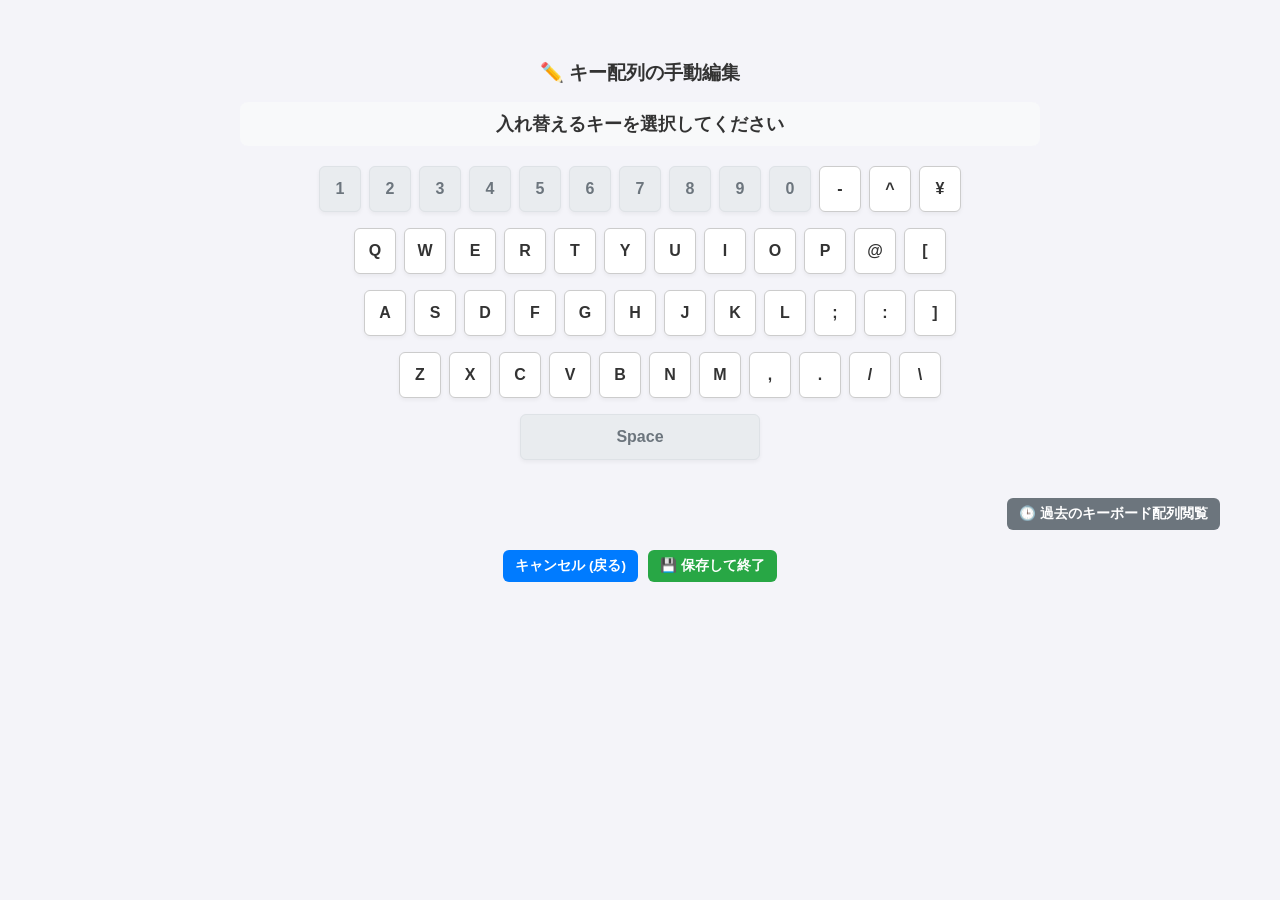
==== commit 9c2cc030: "0.8.6 軽微な修正" ====
--- a/edit.html
+++ b/edit.html
@@ -1,39 +1,39 @@
-<!DOCTYPE html>
-<html lang="ja">
-<head>
-  <meta charset="UTF-8">
-  <meta name="viewport" content="width=device-width, initial-scale=1.0">
-  <title>キー配列の手動編集 - ARMSTRONG</title>
-  <link rel="stylesheet" href="style.css">
-</head>
-<body>
-  <main class="edit-page">
-    <h2 style="text-align: center;">✏️ キー配列の手動編集</h2>
-    
-    <!-- 状態を表示するメッセージエリア -->
-    <div id="message" class="message-area">
-      入れ替えるキーを選択してください
-    </div>
-    
-    <!-- キーボード描画エリア -->
-    <div id="keyboard-editor" style="display: flex; flex-direction: column; gap: 8px; align-items: center; margin-bottom: 30px;">
-      <!-- JavaScriptで描画されます -->
-    </div>
-
-    <div style="text-align: right; margin-top: 15px; margin-bottom: 20px;">
-      <a href="history.html" class="btn-secondary btn-small" style="text-decoration: none; display: inline-block;">
-        🕒 過去のキーボード配列閲覧
-      </a>
-    </div>    
-
-    <!-- アクションボタン -->
-    <div style="display: flex; justify-content: center; gap: 10px;">
-      <button id="cancelBtn" class="btn-small">キャンセル (戻る)</button>
-      <button id="saveBtn" class="btn-success btn-small">💾 保存して終了</button>
-    </div>
-  </main>
-  
-  <script src="common.js"></script>
-  <script src="edit.js"></script>
-</body>
+<!DOCTYPE html>
+<html lang="ja">
+<head>
+  <meta charset="UTF-8">
+  <meta name="viewport" content="width=device-width, initial-scale=1.0">
+  <title>キー配列の手動編集 - ARMSTRONG</title>
+  <link rel="stylesheet" href="style.css">
+</head>
+<body>
+  <main class="edit-page">
+    <h2>✏️ キー配列の手動編集</h2>
+    
+    <!-- 状態を表示するメッセージエリア -->
+    <div id="message" class="message-area">
+      入れ替えるキーを選択してください
+    </div>
+    
+    <!-- キーボード描画エリア -->
+    <div id="keyboard-editor">
+      <!-- JavaScriptで描画されます -->
+    </div>
+
+    <div class="edit-links">
+      <a href="history.html" class="btn-secondary btn-small">
+        🕒 過去のキーボード配列閲覧
+      </a>
+    </div>    
+
+    <!-- アクションボタン -->
+    <div class="edit-actions">
+      <button id="cancelBtn" class="btn-small">キャンセル (戻る)</button>
+      <button id="saveBtn" class="btn-success btn-small">💾 保存して終了</button>
+    </div>
+  </main>
+  
+  <script src="common.js"></script>
+  <script src="edit.js"></script>
+</body>
 </html>
--- a/style.css
+++ b/style.css
@@ -1,708 +1,733 @@
-* {
-  box-sizing: border-box;
-}
-
-:root {
-  --bg: #f4f4f9;
-  --surface: #ffffff;
-  --text: #333;
-  --muted: #666;
-  --primary: #007bff;
-  --success: #28a745;
-  --danger: #dc3545;
-  --border: #dee2e6;
-  --key-size: 35px;
-  --preview-key-width: 42px;
-  --preview-key-height: 48px;
-}
-
-body {
-  margin: 0;
-  min-height: 100vh;
-  padding: 40px 16px;
-  font-family: sans-serif;
-  background: var(--bg);
-  color: var(--text);
-}
-
-button,
-input,
-select {
-  font: inherit;
-}
-
-button {
-  padding: 10px 15px;
-  border: 0;
-  border-radius: 6px;
-  background: var(--primary);
-  color: #fff;
-  cursor: pointer;
-  font-weight: 700;
-}
-
-button:hover:not(:disabled) {
-  filter: brightness(0.92);
-}
-
-button:disabled {
-  background: #ccc;
-  cursor: not-allowed;
-}
-
-input,
-select {
-  width: 100%;
-  padding: 10px;
-  margin-top: 10px;
-  border: 1px solid #ccc;
-  border-radius: 6px;
-}
-
-select.mapping-select {
-  width: auto;
-  min-width: 150px;
-  margin-top: 0;
-}
-
-.card {
-  width: 450px;
-  max-width: 100%;
-  margin: 0 auto;
-  padding: 30px;
-  background: var(--surface);
-  border-radius: 12px;
-  box-shadow: 0 4px 15px rgba(0, 0, 0, 0.1);
-  text-align: center;
-}
-
-.main-card {
-  width: 700px;
-}
-
-.result-card {
-  width: 900px;
-  max-width: 100%;
-  margin: 30px auto;
-}
-
-h1,
-h2 {
-  margin-top: 0;
-  color: var(--text);
-}
-
-h2 {
-  font-size: 1.2rem;
-}
-
-p {
-  font-size: 0.9rem;
-  color: var(--muted);
-}
-
-.privacy-note {
-  margin: 16px 0 0;
-  padding: 10px 12px;
-  border-radius: 6px;
-  background: #f8f9fa;
-  font-size: 0.85rem;
-}
-
-.step {
-  display: none;
-}
-
-.step.active {
-  display: block;
-}
-
-.buttons {
-  margin-top: 25px;
-  display: flex;
-  justify-content: space-between;
-  gap: 10px;
-}
-
-.btn-success {
-  background: var(--success);
-}
-
-.btn-danger {
-  background: var(--danger);
-}
-
-.btn-primary {
-  background: var(--primary);
-}
-
-.btn-secondary {
-  background: #6c757d;
-}
-
-.btn-small {
-  padding: 7px 12px;
-  font-size: 0.85rem;
-}
-
-/* <a> をボタンとして使っている箇所も、button と同じ見た目にする */
-a.btn-success,
-a.btn-danger,
-a.btn-primary,
-a.btn-secondary {
-  display: inline-block;
-  color: #fff;
-  text-decoration: none;
-  border: 0;
-  border-radius: 6px;
-  font-weight: 700;
-}
-
-.saved-info {
-  margin: 15px 0;
-  padding: 10px 15px;
-  border-left: 4px solid var(--primary);
-  border-radius: 4px;
-  background: #f8f9fa;
-  text-align: left;
-}
-
-.saved-info p {
-  margin: 5px 0;
-  color: var(--text);
-}
-
-.keyboard {
-  display: flex;
-  flex-direction: column;
-  gap: 8px;
-  margin: 20px 0;
-  align-items: center;
-}
-
-.keyboard-row {
-  display: flex;
-  gap: 5px;
-}
-
-.keyboard-row:nth-child(2) {
-  margin-left: 15px;
-}
-
-.keyboard-row:nth-child(3) {
-  margin-left: 30px;
-}
-
-.key {
-  width: var(--key-size);
-  height: var(--key-size);
-  padding: 0;
-  border: 1px solid #ccc;
-  border-radius: 4px;
-  background: #fff;
-  color: #333;
-  display: flex;
-  align-items: center;
-  justify-content: center;
-  font-weight: 700;
-}
-
-.key.selected {
-  background: var(--primary);
-  color: #fff;
-  border-color: #0056b3;
-  box-shadow: 0 0 5px rgba(0, 123, 255, 0.3);
-}
-
-.key.disabled-key {
-  background: #f8f9fa;
-  color: #ced4da;
-  border-color: #e9ecef;
-  cursor: not-allowed;
-  box-shadow: none;
-}
-
-.key.available-base-key {
-  background: #e7f1ff;
-  border-color: var(--primary);
-  color: var(--primary);
-}
-
-.key.selected-base {
-  background: var(--success);
-  color: #fff;
-  border-color: #218838;
-  box-shadow: 0 0 5px rgba(40, 167, 69, 0.35);
-}
-
-.space-row {
-  justify-content: center;
-  margin-left: 0 !important;
-}
-
-.key.space-key {
-  width: 180px;
-  font-size: 0.85rem;
-}
-
-.selected-keys-text {
-  min-height: 20px;
-  font-weight: 700;
-  color: var(--primary);
-}
-
-.finger-buttons {
-  display: flex;
-  flex-wrap: wrap;
-  justify-content: center;
-  gap: 8px;
-  margin: 15px 0;
-}
-
-.finger-btn {
-  padding: 8px 12px;
-  border: 2px solid transparent;
-  border-radius: 20px;
-  background: #e9ecef;
-  color: #555;
-  font-size: 0.85rem;
-}
-
-.finger-btn.selected-finger {
-  background: var(--danger);
-  color: #fff;
-  border-color: #a71d2a;
-}
-
-#mapping-edit-container {
-  display: flex;
-  flex-direction: column;
-  gap: 10px;
-  margin-top: 15px;
-}
-
-.mapping-row {
-  display: flex;
-  align-items: center;
-  justify-content: space-between;
-  gap: 12px;
-  padding: 10px 15px;
-  border: 1px solid var(--border);
-  border-radius: 6px;
-  background: #fff;
-}
-
-.mapping-key-label {
-  font-weight: 700;
-}
-
-.mapping-select.duplicate-finger {
-  color: var(--danger);
-  border-color: var(--danger);
-  font-weight: 700;
-}
-
-.file-upload-area {
-  margin: 20px 0;
-  padding: 20px;
-  border: 2px dashed var(--primary);
-  border-radius: 8px;
-  background: #f8fbff;
-}
-
-.file-upload-area input[type="file"] {
-  margin: 0;
-  padding: 0;
-  border: 0;
-  background: transparent;
-}
-
-.current-settings {
-  margin-top: 20px;
-  padding: 15px;
-  border-radius: 6px;
-  background: #f1f3f5;
-  text-align: left;
-  font-size: 0.9rem;
-}
-
-.current-settings p {
-  margin: 5px 0;
-  color: #555;
-}
-
-.main-nav {
-  display: flex;
-  flex-wrap: wrap;
-  justify-content: center;
-  gap: 16px;
-  width: min(800px, 100%);
-  margin: 10px auto 20px;
-}
-
-.analysis-status {
-  margin-left: 10px;
-  color: var(--success);
-  font-weight: 700;
-  font-size: 0.9rem;
-}
-
-.score-container {
-  width: min(1000px, 100%);
-  margin: 40px auto 60px;
-  padding: 20px;
-  background: #fff;
-  border-top: 2px dashed #ccc;
-  border-radius: 8px;
-  box-shadow: 0 4px 15px rgba(0, 0, 0, 0.05);
-}
-
-.score-header {
-  display: flex;
-  align-items: center;
-  justify-content: space-between;
-  gap: 12px;
-  margin-bottom: 10px;
-}
-
-.score-header h2 {
-  margin: 0;
-}
-
-.table-responsive {
-  width: 100%;
-  overflow-x: auto;
-}
-
-.data-table {
-  width: 100%;
-  min-width: 650px;
-  border-collapse: collapse;
-  text-align: left;
-}
-
-.data-table th,
-.data-table td {
-  padding: 10px 12px;
-  border-bottom: 1px solid #eee;
-}
-
-.data-table th {
-  background: #f8f9fa;
-  border-bottom: 2px solid var(--border);
-  white-space: nowrap;
-}
-
-.edit-page {
-  width: min(1200px, 100%);
-  margin: 0 auto;
-  padding: 20px;
-}
-
-.edit-keyboard-row {
-  display: flex;
-  gap: 8px;
-  margin-bottom: 8px;
-  justify-content: center;
-}
-
-.edit-key {
-  width: 42px;
-  height: 46px;
-  padding: 0;
-  border: 1px solid #ccc;
-  border-radius: 6px;
-  background: #fff;
-  color: #333;
-  box-shadow: 0 2px 4px rgba(0, 0, 0, 0.05);
-  display: flex;
-  align-items: center;
-  justify-content: center;
-  font-weight: 700;
-  cursor: pointer;
-  transition: background-color 0.15s;
-}
-
-.edit-key:hover:not(.disabled-key):not(.selected):not(.swapped) {
-  background: #e0e0e0;
-}
-
-.edit-key.selected {
-  background: #4caf50;
-  color: #fff;
-  border-color: #388e3c;
-}
-
-.edit-key.swapped {
-  background: #f44336;
-  color: #fff;
-  border-color: #d32f2f;
-}
-
-.edit-key.disabled-key {
-  background: #e9ecef;
-  color: #6c757d;
-  border-color: #dee2e6;
-  cursor: not-allowed;
-}
-
-.message-area {
-  width: min(800px, 100%);
-  margin: 0 auto 20px;
-  padding: 10px;
-  border-radius: 8px;
-  background: #f8f9fa;
-  text-align: center;
-  font-size: 1.1rem;
-  font-weight: 700;
-}
-
-.message-area.is-active {
-  color: #388e3c;
-}
-
-.history-page {
-  width: min(1200px, 100%);
-  margin: 0 auto;
-}
-
-.history-card {
-  max-height: 260px;
-  margin-bottom: 30px;
-  padding: 20px;
-  overflow-y: auto;
-  border: 1px solid #ddd;
-  border-radius: 8px;
-  background: #fff;
-  box-shadow: 0 2px 6px rgba(0, 0, 0, 0.05);
-}
-
-.history-list {
-  display: flex;
-  flex-direction: column;
-  gap: 10px;
-}
-
-.history-item {
-  padding: 12px 18px;
-  border: 1px solid #eee;
-  border-radius: 6px;
-  background: #fafafa;
-  cursor: pointer;
-  transition: background-color 0.15s;
-}
-
-.history-item:hover {
-  background: #e9ecef;
-}
-
-.history-item.selected {
-  border-left: 6px solid #4caf50;
-  background: #e8f5e9;
-  font-weight: 700;
-}
-
-.preview-area {
-  display: none;
-  margin-bottom: 30px;
-  padding: 30px;
-  border: 1px solid #eee;
-  border-radius: 8px;
-  background: #fff;
-  box-shadow: 0 2px 6px rgba(0, 0, 0, 0.05);
-}
-
-.history-preview-container {
-  display: flex;
-  gap: 24px;
-}
-
-.preview-box {
-  flex: 1;
-  min-width: 0;
-  padding: 20px;
-  border: 1px solid #ddd;
-  border-radius: 6px;
-  background: #f9f9f9;
-  overflow-x: auto;
-}
-
-.history-keyboard-row {
-  display: flex;
-  justify-content: center;
-  gap: 8px;
-  margin-bottom: 8px;
-}
-
-.history-key {
-  width: 46px;
-  height: 50px;
-  flex: 0 0 auto;
-  border: 1px solid #ccc;
-  border-radius: 4px;
-  background: #fff;
-  display: flex;
-  align-items: center;
-  justify-content: center;
-}
-
-.history-key.space-key {
-  width: 280px;
-}
-
-.history-key.swapped-key {
-  background: #ffeb3b;
-  border-color: #fbc02d;
-  font-weight: 700;
-}
-
-.preview-container {
-  width: min(1100px, 100%);
-  margin: 15px auto;
-  padding: 20px;
-  overflow-x: auto;
-  border: 1px solid var(--border);
-  border-radius: 8px;
-  background: #fff;
-}
-
-.preview-keyboard {
-  min-width: 750px;
-  display: flex;
-  flex-direction: column;
-  gap: 8px;
-  align-items: center;
-}
-
-/* history.js が描画するキーボードを、各プレビュー内で中央揃えにする */
-#keyboard-preview,
-#current-keyboard-preview {
-  width: 100%;
-  display: flex;
-  flex-direction: column;
-  align-items: center;
-  gap: 8px;
-}
-
-#keyboard-preview .keyboard-row,
-#current-keyboard-preview .keyboard-row {
-  width: max-content;
-  margin-left: 0 !important;
-  justify-content: center;
-}
-
-.preview-row {
-  display: flex;
-  gap: 6px;
-}
-
-.preview-row:nth-child(2) {
-  margin-left: 20px;
-}
-
-.preview-row:nth-child(3) {
-  margin-left: 40px;
-}
-
-.preview-row:nth-child(4) {
-  margin-left: 60px;
-}
-
-.preview-key {
-  width: var(--preview-key-width);
-  min-width: var(--preview-key-width);
-  height: var(--preview-key-height);
-  padding: 4px;
-  border: 1px solid #ccc;
-  border-radius: 6px;
-  background: #fff;
-  display: flex;
-  flex-direction: column;
-  align-items: center;
-  justify-content: center;
-  font-size: 0.85rem;
-  box-shadow: 0 2px 4px rgba(0, 0, 0, 0.05);
-}
-
-.preview-key.space-key {
-  width: 240px;
-}
-
-.preview-key.swapped-key {
-  background: #e2f0ff;
-  border-color: var(--primary);
-  color: #004085;
-  font-weight: 700;
-}
-
-.preview-key[data-customized="true"] {
-  outline: 1px dashed #aaa;
-  outline-offset: -3px;
-}
-
-.original-label {
-  margin-top: 2px;
-  color: #666;
-  font-size: 0.65rem;
-}
-
-.preview-legend {
-  display: flex;
-  align-items: center;
-  justify-content: center;
-  gap: 8px;
-  margin-top: 15px;
-  font-size: 0.85rem;
-}
-
-.legend-box {
-  width: 16px;
-  height: 16px;
-  border: 1px solid var(--primary);
-  border-radius: 3px;
-  background: #e2f0ff;
-}
-
-.target-key {
-  color: var(--danger);
-}
-
-.candidate-key {
-  color: var(--success);
-}
-
-.no-candidate {
-  color: #888;
-  text-align: center;
-  font-size: 0.85rem;
-}
-
-@media (max-width: 800px) {
-  body {
-    padding: 20px 10px;
-  }
-
-  .main-card,
-  .result-card,
-  .card {
-    width: 100%;
-  }
-
-  .history-preview-container {
-    flex-direction: column;
-  }
-
-  .mapping-row {
-    align-items: flex-start;
-    flex-direction: column;
-  }
-
-  select.mapping-select {
-    width: 100%;
-  }
-
-  .score-header {
-    align-items: flex-start;
-    flex-direction: column;
-  }
-}
+* {
+  box-sizing: border-box;
+}
+
+:root {
+  --bg: #f4f4f9;
+  --surface: #ffffff;
+  --text: #333;
+  --muted: #666;
+  --primary: #007bff;
+  --success: #28a745;
+  --danger: #dc3545;
+  --border: #dee2e6;
+  --key-size: 35px;
+  --preview-key-width: 42px;
+  --preview-key-height: 48px;
+}
+
+body {
+  margin: 0;
+  min-height: 100vh;
+  padding: 40px 16px;
+  font-family: sans-serif;
+  background: var(--bg);
+  color: var(--text);
+}
+
+button,
+input,
+select {
+  font: inherit;
+}
+
+button {
+  padding: 10px 15px;
+  border: 0;
+  border-radius: 6px;
+  background: var(--primary);
+  color: #fff;
+  cursor: pointer;
+  font-weight: 700;
+}
+
+button:hover:not(:disabled) {
+  filter: brightness(0.92);
+}
+
+button:disabled {
+  background: #ccc;
+  cursor: not-allowed;
+}
+
+input,
+select {
+  width: 100%;
+  padding: 10px;
+  margin-top: 10px;
+  border: 1px solid #ccc;
+  border-radius: 6px;
+}
+
+select.mapping-select {
+  width: auto;
+  min-width: 150px;
+  margin-top: 0;
+}
+
+.card {
+  width: 450px;
+  max-width: 100%;
+  margin: 0 auto;
+  padding: 30px;
+  background: var(--surface);
+  border-radius: 12px;
+  box-shadow: 0 4px 15px rgba(0, 0, 0, 0.1);
+  text-align: center;
+}
+
+.main-card {
+  width: 700px;
+}
+
+.result-card {
+  width: 900px;
+  max-width: 100%;
+  margin: 30px auto;
+}
+
+h1,
+h2 {
+  margin-top: 0;
+  color: var(--text);
+}
+
+h2 {
+  font-size: 1.2rem;
+}
+
+p {
+  font-size: 0.9rem;
+  color: var(--muted);
+}
+
+.privacy-note {
+  margin: 16px 0 0;
+  padding: 10px 12px;
+  border-radius: 6px;
+  background: #f8f9fa;
+  font-size: 0.85rem;
+}
+
+.step {
+  display: none;
+}
+
+.step.active {
+  display: block;
+}
+
+.buttons {
+  margin-top: 25px;
+  display: flex;
+  justify-content: space-between;
+  gap: 10px;
+}
+
+.btn-success {
+  background: var(--success);
+}
+
+.btn-danger {
+  background: var(--danger);
+}
+
+.btn-primary {
+  background: var(--primary);
+}
+
+.btn-secondary {
+  background: #6c757d;
+}
+
+.btn-small {
+  padding: 7px 12px;
+  font-size: 0.85rem;
+}
+
+/* <a> をボタンとして使っている箇所も、button と同じ見た目にする */
+a.btn-success,
+a.btn-danger,
+a.btn-primary,
+a.btn-secondary {
+  display: inline-block;
+  color: #fff;
+  text-decoration: none;
+  border: 0;
+  border-radius: 6px;
+  font-weight: 700;
+}
+
+.saved-info {
+  margin: 15px 0;
+  padding: 10px 15px;
+  border-left: 4px solid var(--primary);
+  border-radius: 4px;
+  background: #f8f9fa;
+  text-align: left;
+}
+
+.saved-info p {
+  margin: 5px 0;
+  color: var(--text);
+}
+
+.keyboard {
+  display: flex;
+  flex-direction: column;
+  gap: 8px;
+  margin: 20px 0;
+  align-items: center;
+}
+
+.keyboard-row {
+  display: flex;
+  gap: 5px;
+}
+
+.keyboard-row:nth-child(2) {
+  margin-left: 15px;
+}
+
+.keyboard-row:nth-child(3) {
+  margin-left: 30px;
+}
+
+.key {
+  width: var(--key-size);
+  height: var(--key-size);
+  padding: 0;
+  border: 1px solid #ccc;
+  border-radius: 4px;
+  background: #fff;
+  color: #333;
+  display: flex;
+  align-items: center;
+  justify-content: center;
+  font-weight: 700;
+}
+
+.key.selected {
+  background: var(--primary);
+  color: #fff;
+  border-color: #0056b3;
+  box-shadow: 0 0 5px rgba(0, 123, 255, 0.3);
+}
+
+.key.disabled-key {
+  background: #f8f9fa;
+  color: #ced4da;
+  border-color: #e9ecef;
+  cursor: not-allowed;
+  box-shadow: none;
+}
+
+.key.available-base-key {
+  background: #e7f1ff;
+  border-color: var(--primary);
+  color: var(--primary);
+}
+
+.key.selected-base {
+  background: var(--success);
+  color: #fff;
+  border-color: #218838;
+  box-shadow: 0 0 5px rgba(40, 167, 69, 0.35);
+}
+
+.space-row {
+  justify-content: center;
+  margin-left: 0 !important;
+}
+
+.key.space-key {
+  width: 180px;
+  font-size: 0.85rem;
+}
+
+.selected-keys-text {
+  min-height: 20px;
+  font-weight: 700;
+  color: var(--primary);
+}
+
+.finger-buttons {
+  display: flex;
+  flex-wrap: wrap;
+  justify-content: center;
+  gap: 8px;
+  margin: 15px 0;
+}
+
+.finger-btn {
+  padding: 8px 12px;
+  border: 2px solid transparent;
+  border-radius: 20px;
+  background: #e9ecef;
+  color: #555;
+  font-size: 0.85rem;
+}
+
+.finger-btn.selected-finger {
+  background: var(--danger);
+  color: #fff;
+  border-color: #a71d2a;
+}
+
+#mapping-edit-container {
+  display: flex;
+  flex-direction: column;
+  gap: 10px;
+  margin-top: 15px;
+}
+
+.mapping-row {
+  display: flex;
+  align-items: center;
+  justify-content: space-between;
+  gap: 12px;
+  padding: 10px 15px;
+  border: 1px solid var(--border);
+  border-radius: 6px;
+  background: #fff;
+}
+
+.mapping-key-label {
+  font-weight: 700;
+}
+
+.mapping-select.duplicate-finger {
+  color: var(--danger);
+  border-color: var(--danger);
+  font-weight: 700;
+}
+
+.file-upload-area {
+  margin: 20px 0;
+  padding: 20px;
+  border: 2px dashed var(--primary);
+  border-radius: 8px;
+  background: #f8fbff;
+}
+
+.file-upload-area input[type="file"] {
+  margin: 0;
+  padding: 0;
+  border: 0;
+  background: transparent;
+}
+
+.current-settings {
+  margin-top: 20px;
+  padding: 15px;
+  border-radius: 6px;
+  background: #f1f3f5;
+  text-align: left;
+  font-size: 0.9rem;
+}
+
+.current-settings p {
+  margin: 5px 0;
+  color: #555;
+}
+
+.main-nav {
+  display: flex;
+  flex-wrap: wrap;
+  justify-content: center;
+  gap: 16px;
+  width: min(800px, 100%);
+  margin: 10px auto 20px;
+}
+
+.analysis-status {
+  margin-left: 10px;
+  color: var(--success);
+  font-weight: 700;
+  font-size: 0.9rem;
+}
+
+.score-container {
+  width: min(1000px, 100%);
+  margin: 40px auto 60px;
+  padding: 20px;
+  background: #fff;
+  border-top: 2px dashed #ccc;
+  border-radius: 8px;
+  box-shadow: 0 4px 15px rgba(0, 0, 0, 0.05);
+}
+
+.score-header {
+  display: flex;
+  align-items: center;
+  justify-content: space-between;
+  gap: 12px;
+  margin-bottom: 10px;
+}
+
+.score-header h2 {
+  margin: 0;
+}
+
+.table-responsive {
+  width: 100%;
+  overflow-x: auto;
+}
+
+.data-table {
+  width: 100%;
+  min-width: 650px;
+  border-collapse: collapse;
+  text-align: left;
+}
+
+.data-table th,
+.data-table td {
+  padding: 10px 12px;
+  border-bottom: 1px solid #eee;
+}
+
+.data-table th {
+  background: #f8f9fa;
+  border-bottom: 2px solid var(--border);
+  white-space: nowrap;
+}
+
+.edit-page {
+  width: min(1200px, 100%);
+  margin: 0 auto;
+  padding: 20px;
+}
+
+.edit-keyboard-row {
+  display: flex;
+  gap: 8px;
+  margin-bottom: 8px;
+  justify-content: center;
+}
+
+.edit-key {
+  width: 42px;
+  height: 46px;
+  padding: 0;
+  border: 1px solid #ccc;
+  border-radius: 6px;
+  background: #fff;
+  color: #333;
+  box-shadow: 0 2px 4px rgba(0, 0, 0, 0.05);
+  display: flex;
+  align-items: center;
+  justify-content: center;
+  font-weight: 700;
+  cursor: pointer;
+  transition: background-color 0.15s;
+}
+
+.edit-key:hover:not(.disabled-key):not(.selected):not(.swapped) {
+  background: #e0e0e0;
+}
+
+.edit-key.selected {
+  background: #4caf50;
+  color: #fff;
+  border-color: #388e3c;
+}
+
+.edit-key.swapped {
+  background: #f44336;
+  color: #fff;
+  border-color: #d32f2f;
+}
+
+.edit-key.disabled-key {
+  background: #e9ecef;
+  color: #6c757d;
+  border-color: #dee2e6;
+  cursor: not-allowed;
+}
+
+.message-area {
+  width: min(800px, 100%);
+  margin: 0 auto 20px;
+  padding: 10px;
+  border-radius: 8px;
+  background: #f8f9fa;
+  text-align: center;
+  font-size: 1.1rem;
+  font-weight: 700;
+}
+
+.message-area.is-active {
+  color: #388e3c;
+}
+
+.history-page {
+  width: min(1200px, 100%);
+  margin: 0 auto;
+}
+
+.history-card {
+  max-height: 260px;
+  margin-bottom: 30px;
+  padding: 20px;
+  overflow-y: auto;
+  border: 1px solid #ddd;
+  border-radius: 8px;
+  background: #fff;
+  box-shadow: 0 2px 6px rgba(0, 0, 0, 0.05);
+}
+
+.history-list {
+  display: flex;
+  flex-direction: column;
+  gap: 10px;
+}
+
+.history-item {
+  padding: 12px 18px;
+  border: 1px solid #eee;
+  border-radius: 6px;
+  background: #fafafa;
+  cursor: pointer;
+  transition: background-color 0.15s;
+}
+
+.history-item:hover {
+  background: #e9ecef;
+}
+
+.history-item.selected {
+  border-left: 6px solid #4caf50;
+  background: #e8f5e9;
+  font-weight: 700;
+}
+
+.preview-area {
+  display: none;
+  margin-bottom: 30px;
+  padding: 30px;
+  border: 1px solid #eee;
+  border-radius: 8px;
+  background: #fff;
+  box-shadow: 0 2px 6px rgba(0, 0, 0, 0.05);
+}
+
+.history-preview-container {
+  display: flex;
+  gap: 24px;
+}
+
+.preview-box {
+  flex: 1;
+  min-width: 0;
+  padding: 20px;
+  border: 1px solid #ddd;
+  border-radius: 6px;
+  background: #f9f9f9;
+}
+
+.history-keyboard-row {
+  display: flex;
+  justify-content: center;
+  gap: calc(var(--k) * 0.17);
+}
+
+.history-key {
+  width: var(--k);
+  height: calc(var(--k) * 1.09);
+  flex: 0 0 auto;
+  border: 1px solid #ccc;
+  border-radius: 4px;
+  background: #fff;
+  display: flex;
+  align-items: center;
+  justify-content: center;
+  font-size: clamp(9px, calc(var(--k) * 0.38), 16px);
+}
+
+.history-key.space-key {
+  width: calc(var(--k) * 6.1);
+}
+
+.history-key.swapped-key {
+  background: #ffeb3b;
+  border-color: #fbc02d;
+  font-weight: 700;
+}
+
+.preview-container {
+  width: min(1100px, 100%);
+  margin: 15px auto;
+  padding: 20px;
+  overflow-x: auto;
+  border: 1px solid var(--border);
+  border-radius: 8px;
+  background: #fff;
+}
+
+.preview-keyboard {
+  min-width: 750px;
+  display: flex;
+  flex-direction: column;
+  gap: 8px;
+  align-items: center;
+}
+
+.preview-row {
+  display: flex;
+  gap: 6px;
+}
+
+.preview-row:nth-child(2) {
+  margin-left: 20px;
+}
+
+.preview-row:nth-child(3) {
+  margin-left: 40px;
+}
+
+.preview-row:nth-child(4) {
+  margin-left: 60px;
+}
+
+.preview-key {
+  width: var(--preview-key-width);
+  min-width: var(--preview-key-width);
+  height: var(--preview-key-height);
+  padding: 4px;
+  border: 1px solid #ccc;
+  border-radius: 6px;
+  background: #fff;
+  display: flex;
+  flex-direction: column;
+  align-items: center;
+  justify-content: center;
+  font-size: 0.85rem;
+  box-shadow: 0 2px 4px rgba(0, 0, 0, 0.05);
+}
+
+.preview-key.space-key {
+  width: 240px;
+}
+
+.preview-key.swapped-key {
+  background: #e2f0ff;
+  border-color: var(--primary);
+  color: #004085;
+  font-weight: 700;
+}
+
+.original-label {
+  margin-top: 2px;
+  color: #666;
+  font-size: 0.65rem;
+}
+
+.preview-legend {
+  display: flex;
+  align-items: center;
+  justify-content: center;
+  gap: 8px;
+  margin-top: 15px;
+  font-size: 0.85rem;
+}
+
+.legend-box {
+  width: 16px;
+  height: 16px;
+  border: 1px solid var(--primary);
+  border-radius: 3px;
+  background: #e2f0ff;
+}
+
+.target-key {
+  color: var(--danger);
+}
+
+.candidate-key {
+  color: var(--success);
+}
+
+.no-candidate {
+  color: #888;
+  text-align: center;
+  font-size: 0.85rem;
+}
+
+@media (max-width: 800px) {
+  body {
+    padding: 20px 10px;
+  }
+
+  .main-card,
+  .result-card,
+  .card {
+    width: 100%;
+  }
+
+  .history-preview-container {
+    flex-direction: column;
+  }
+
+  .mapping-row {
+    align-items: flex-start;
+    flex-direction: column;
+  }
+
+  select.mapping-select {
+    width: 100%;
+  }
+
+  .score-header {
+    align-items: flex-start;
+    flex-direction: column;
+  }
+}
+
+/* --- インライン style から移した共通パーツ --- */
+:root {
+  --indent-1: 20px;
+  --indent-2: 40px;
+  --indent-3: 60px;
+}
+
+.instruction-warning { color: #d9534f; font-weight: 700; }
+.base-instruction { margin-bottom: 15px; }
+.base-instruction .emphasis { color: #d9534f; font-size: 1.2em; }
+.base-key-display { color: var(--success); }
+.small-text { font-size: 0.85em; }
+.key.done-key { background: #d1e7dd; }
+
+.wide-page { width: min(1200px, 100%); margin: 0 auto; }
+.page-header { display: flex; align-items: center; justify-content: space-between; gap: 16px; margin-bottom: 10px; }
+.page-header h2 { margin: 0; }
+.button-group { display: flex; flex-wrap: wrap; gap: 10px; }
+
+/* 手動編集・履歴のキーボード(段ごとのずらしは共通の --indent-*) */
+.edit-page h2 { text-align: center; }
+#keyboard-editor { display: flex; flex-direction: column; align-items: center; gap: 8px; margin-bottom: 30px; }
+.edit-links { margin: 15px 0 20px; text-align: right; }
+.edit-actions { display: flex; justify-content: center; gap: 10px; }
+.edit-key.space-key { width: 240px; }
+/* 最も長い段(数字行13キー)が枠の幅にちょうど収まる大きさ。広い画面では従来の46pxを上限にする */
+.history-keyboard {
+  container-type: inline-size;
+  --k: min(46px, calc(100cqw / 15.1));
+  display: flex;
+  flex-direction: column;
+  align-items: center;
+  gap: calc(var(--k) * 0.17);
+  width: 100%;
+}
+.edit-keyboard-row:nth-child(2) { padding-left: var(--indent-1); }
+.edit-keyboard-row:nth-child(3) { padding-left: var(--indent-2); }
+.edit-keyboard-row:nth-child(4) { padding-left: var(--indent-3); }
+
+.history-keyboard-row:nth-child(2) { padding-left: calc(var(--k) * 0.43); }
+.history-keyboard-row:nth-child(3) { padding-left: calc(var(--k) * 0.87); }
+.history-keyboard-row:nth-child(4) { padding-left: calc(var(--k) * 1.3); }
+
+/* 履歴プレビューは、横並びだとキーが小さくなりすぎる幅(1000px以下)では縦に積む */
+@media (max-width: 1000px) {
+  .history-preview-container { flex-direction: column; }
+}
